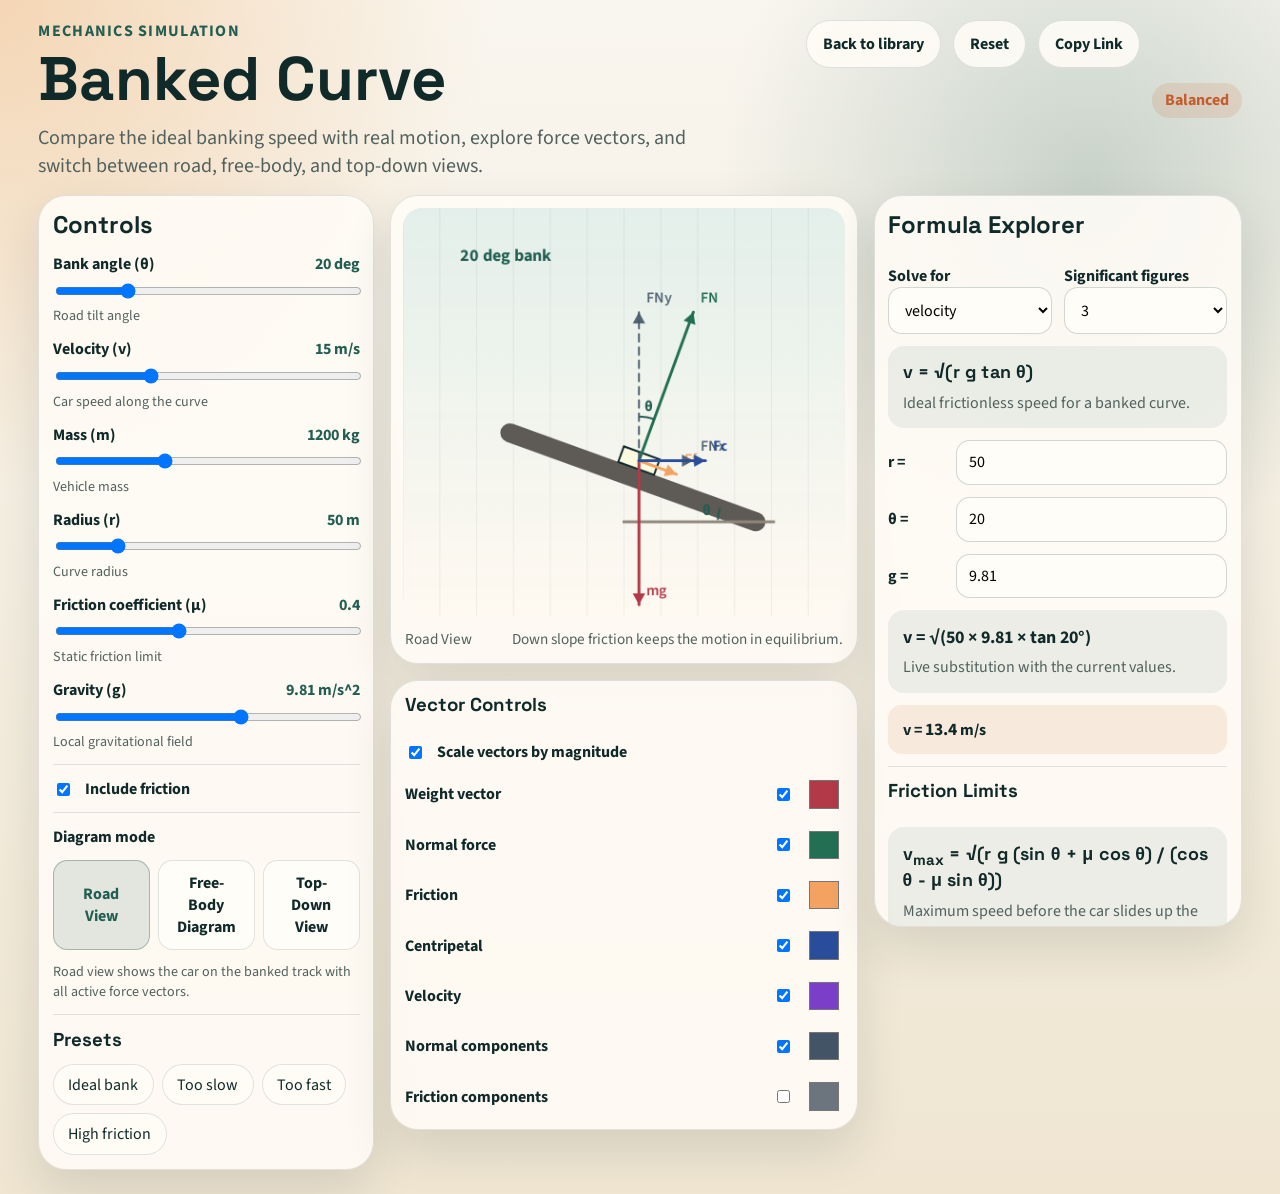
==== sims/banked-curve/index.html @ 351c8409 "push" ====
<!DOCTYPE html>
<html lang="en">
<head>
  <meta charset="UTF-8">
  <meta name="viewport" content="width=device-width, initial-scale=1.0">
  <title>Banked Curve Simulation</title>
  <link rel="preconnect" href="https://fonts.googleapis.com">
  <link rel="preconnect" href="https://fonts.gstatic.com" crossorigin>
  <link href="https://fonts.googleapis.com/css2?family=Space+Grotesk:wght@400;500;700&family=Source+Sans+3:wght@400;600;700&display=swap" rel="stylesheet">
  <link rel="stylesheet" href="../../style.css">
</head>
<body class="sim-page">
  <main class="site-shell" id="sim-root">
    <header class="sim-header">
      <div>
        <p class="eyebrow">Mechanics Simulation</p>
        <h1>Banked Curve</h1>
        <p class="sim-subtitle">
          Compare the ideal banking speed with real motion, explore force vectors, and switch between road, free-body,
          and top-down views.
        </p>
      </div>
      <div class="sim-header-actions">
        <a class="ghost-link" href="../../index.html">Back to library</a>
        <button id="mobile-controls-toggle" class="mobile-toggle" type="button" aria-expanded="true">Toggle controls</button>
        <button id="reset-button" class="action-button" type="button">Reset</button>
        <button id="copy-link-button" class="action-button" type="button">Copy Link</button>
        <span id="status-pill" class="status-pill">Ready</span>
      </div>
    </header>

    <section class="sim-layout">
      <aside id="controls-panel" class="panel controls-panel">
        <div class="panel-inner stack">
          <div class="panel-section">
            <h2>Controls</h2>
            <div id="slider-controls" class="stack"></div>
          </div>

          <div class="panel-section stack">
            <div class="checkbox-row">
              <input id="friction-enabled" type="checkbox">
              <label for="friction-enabled" class="label-strong">Include friction</label>
            </div>
          </div>

          <div class="panel-section stack">
            <div class="label-strong">Diagram mode</div>
            <div id="diagram-mode-buttons" class="mode-button-row" role="group" aria-label="Diagram mode"></div>
            <input id="diagram-mode" type="hidden">
            <p class="hint" id="diagram-hint">Road view shows the car on the banked track.</p>
          </div>

          <div class="panel-section">
            <h3>Presets</h3>
            <div class="preset-grid">
              <button type="button" class="preset-button" data-preset="ideal">Ideal bank</button>
              <button type="button" class="preset-button" data-preset="slow">Too slow</button>
              <button type="button" class="preset-button" data-preset="fast">Too fast</button>
              <button type="button" class="preset-button" data-preset="friction">High friction</button>
            </div>
          </div>
        </div>
      </aside>

      <section class="canvas-column">
        <section class="panel canvas-panel">
          <div class="canvas-wrap" id="canvas-container">
            <canvas id="sim-canvas" aria-label="Banked curve simulation canvas"></canvas>
          </div>
          <div class="canvas-caption">
            <span id="mode-caption">Road View</span>
            <span id="physics-caption">Static friction balances the required centripetal motion.</span>
          </div>
        </section>

        <section class="panel vector-panel">
          <div class="panel-inner stack">
            <div class="panel-section stack">
              <h3>Vector Controls</h3>
              <div class="checkbox-row">
                <input id="vector-scale-toggle" type="checkbox">
                <label for="vector-scale-toggle" class="label-strong">Scale vectors by magnitude</label>
              </div>
              <div id="vector-controls" class="stack"></div>
            </div>
          </div>
        </section>
      </section>

      <aside class="panel formula-panel">
        <div class="panel-inner stack">
          <div class="panel-section stack">
            <h2>Formula Explorer</h2>
            <div class="formula-grid">
              <div class="formula-toolbar">
                <div>
                  <label class="label-strong" for="solve-for">Solve for</label>
                  <select id="solve-for"></select>
                </div>
                <div>
                  <label class="label-strong" for="sig-figs">Significant figures</label>
                  <select id="sig-figs">
                    <option value="2">2</option>
                    <option value="3" selected>3</option>
                    <option value="4">4</option>
                    <option value="5">5</option>
                  </select>
                </div>
              </div>
              <div class="formula-box">
                <p class="formula-main"><span class="formula-symbol" id="formula-symbolic">v = &radic;(r g tan &theta;)</span></p>
                <p class="formula-sub">Ideal frictionless speed for a banked curve.</p>
              </div>
              <div id="formula-inputs" class="stack"></div>
              <div class="formula-box">
                <p class="formula-main" id="formula-substitution"></p>
                <p class="formula-sub">Live substitution with the current values.</p>
              </div>
              <div class="formula-result" id="formula-result">Result updates the simulation sliders.</div>
            </div>
          </div>

          <div id="friction-formulas" class="panel-section stack">
            <h3>Friction Limits</h3>
            <div class="formula-box">
              <p class="formula-main"><span class="formula-symbol">v<sub>max</sub> = &radic;(r g (sin &theta; + &mu; cos &theta;) / (cos &theta; - &mu; sin &theta;))</span></p>
              <p class="formula-sub">Maximum speed before the car slides up the bank.</p>
            </div>
            <div class="formula-box">
              <p class="formula-main"><span class="formula-symbol">v<sub>min</sub> = &radic;(r g (sin &theta; - &mu; cos &theta;) / (cos &theta; + &mu; sin &theta;))</span></p>
              <p class="formula-sub">Minimum speed before the car slides down the bank.</p>
            </div>
          </div>

          <div id="prediction-panel" class="panel-section prediction-box">
            <strong>Prediction</strong>
            <span id="prediction-text">Which direction will friction act?</span>
          </div>

          <div class="panel-section">
            <h3>Data Readout</h3>
            <div class="metrics-grid" id="metrics-grid"></div>
          </div>
        </div>
      </aside>
    </section>
  </main>

  <script type="module" src="./sim.js"></script>
</body>
</html>
---- style.css ----
:root {
  --bg: #f6f1e7;
  --bg-accent: radial-gradient(circle at top left, rgba(234, 153, 68, 0.34), transparent 28%), radial-gradient(circle at 85% 15%, rgba(34, 94, 81, 0.22), transparent 25%), linear-gradient(180deg, #f9f6ef 0%, #efe5d1 100%);
  --panel: rgba(255, 252, 246, 0.88);
  --ink: #102a2a;
  --muted: #51615e;
  --line: rgba(16, 42, 42, 0.12);
  --accent: #c45d2d;
  --accent-2: #225e51;
  --shadow: 0 1.3rem 3rem rgba(26, 42, 42, 0.12);
  --radius-lg: 1.75rem;
  --radius-md: 1rem;
  --content-width: min(94vw, 88rem);
  --font-display: "Space Grotesk", sans-serif;
  --font-body: "Source Sans 3", sans-serif;
}

* {
  box-sizing: border-box;
}

html {
  font-size: 16px;
}

body {
  margin: 0;
  min-height: 100vh;
  color: var(--ink);
  background: var(--bg-accent);
  font-family: var(--font-body);
}

canvas {
  display: block;
  max-width: 100%;
}

button,
input,
select {
  font: inherit;
}

a {
  color: inherit;
}

.site-shell {
  width: var(--content-width);
  margin: 0 auto;
  padding: 4rem 0 5rem;
}

.hero {
  max-width: 44rem;
  padding: 1rem 0 2rem;
}

.eyebrow {
  margin: 0 0 0.5rem;
  color: var(--accent-2);
  font-weight: 700;
  letter-spacing: 0.08em;
  text-transform: uppercase;
}

.hero h1,
.sim-header h1 {
  margin: 0;
  font-family: var(--font-display);
  font-size: clamp(2.4rem, 4.8vw, 4.8rem);
  line-height: 0.95;
}

.hero-copy,
.sim-subtitle {
  max-width: 42rem;
  margin: 1rem 0 0;
  font-size: clamp(1rem, 1.6vw, 1.25rem);
  color: var(--muted);
}

.section-heading {
  margin-bottom: 1.5rem;
}

.section-heading h2 {
  margin-bottom: 0.35rem;
  font-family: var(--font-display);
  font-size: clamp(1.6rem, 2.4vw, 2.2rem);
}

.section-heading p {
  margin: 0;
  color: var(--muted);
}

.simulation-grid {
  display: grid;
  grid-template-columns: repeat(auto-fit, minmax(17rem, 1fr));
  gap: 1.25rem;
}

.sim-card {
  display: grid;
  gap: 0.9rem;
  min-height: 16rem;
  padding: 1.35rem;
  border: 1px solid var(--line);
  border-radius: var(--radius-lg);
  background: linear-gradient(180deg, rgba(255, 250, 240, 0.98), rgba(246, 235, 209, 0.92));
  box-shadow: var(--shadow);
  text-decoration: none;
  transition: transform 180ms ease, box-shadow 180ms ease;
}

.sim-card:hover,
.sim-card:focus-visible {
  transform: translateY(-0.2rem);
  box-shadow: 0 1.6rem 3.2rem rgba(26, 42, 42, 0.16);
}

.sim-card-tag {
  justify-self: start;
  padding: 0.35rem 0.65rem;
  border-radius: 999px;
  background: rgba(34, 94, 81, 0.12);
  color: var(--accent-2);
  font-weight: 700;
}

.sim-card h3 {
  margin: 0;
  font-family: var(--font-display);
  font-size: 1.45rem;
}

.sim-card p {
  margin: 0;
  color: var(--muted);
}

.sim-card-footer {
  align-self: end;
  color: var(--accent);
  font-weight: 700;
}

.sim-page .site-shell {
  padding-top: 1.25rem;
  padding-bottom: 1.5rem;
}

.sim-header {
  display: flex;
  flex-wrap: wrap;
  justify-content: space-between;
  gap: 1rem;
  margin-bottom: 0.9rem;
}

.sim-header-actions {
  display: flex;
  flex-wrap: wrap;
  gap: 0.75rem;
  align-items: flex-start;
}

.ghost-link,
.action-button,
.preset-button,
.mobile-toggle {
  border: 1px solid var(--line);
  border-radius: 999px;
  background: var(--panel);
  color: var(--ink);
  cursor: pointer;
  text-decoration: none;
  transition: background 160ms ease, border-color 160ms ease;
}

.ghost-link,
.action-button,
.mobile-toggle {
  padding: 0.75rem 1rem;
  font-weight: 700;
}

.preset-button {
  padding: 0.55rem 0.9rem;
}

.ghost-link:hover,
.ghost-link:focus-visible,
.action-button:hover,
.action-button:focus-visible,
.preset-button:hover,
.preset-button:focus-visible,
.mobile-toggle:hover,
.mobile-toggle:focus-visible {
  background: #fff;
  border-color: rgba(16, 42, 42, 0.25);
}

.mobile-toggle {
  display: none;
}

.status-pill {
  align-self: center;
  padding: 0.4rem 0.8rem;
  border-radius: 999px;
  background: rgba(196, 93, 45, 0.14);
  color: var(--accent);
  font-weight: 700;
}

.sim-layout {
  display: grid;
  grid-template-columns: minmax(18rem, 21rem) minmax(0, 1.5fr) minmax(19rem, 23rem);
  gap: 1rem;
  align-items: start;
  min-height: calc(100vh - 10.5rem);
}

.canvas-column {
  display: grid;
  gap: 1rem;
  min-width: 0;
}

.panel {
  border: 1px solid var(--line);
  border-radius: var(--radius-lg);
  background: var(--panel);
  box-shadow: var(--shadow);
}

.panel-inner {
  padding: 0.85rem;
}

.panel h2,
.panel h3 {
  margin: 0 0 0.8rem;
  font-family: var(--font-display);
}

.stack {
  display: grid;
  gap: 0.75rem;
}

.control-group {
  display: grid;
  gap: 0.35rem;
}

.control-header {
  display: flex;
  align-items: baseline;
  justify-content: space-between;
  gap: 1rem;
}

.control-header label,
.label-strong {
  font-weight: 700;
}

.control-value {
  color: var(--accent-2);
  font-weight: 700;
}

.slider-input {
  width: 100%;
}

.hint,
.small-copy {
  margin: 0;
  color: var(--muted);
  font-size: 0.88rem;
}

.checkbox-row,
.select-row,
.vector-row,
.formula-row,
.metric-row {
  display: flex;
  align-items: center;
  justify-content: space-between;
  gap: 0.75rem;
}

.checkbox-row {
  justify-content: flex-start;
}

.mode-button-row {
  display: grid;
  grid-template-columns: repeat(3, minmax(0, 1fr));
  gap: 0.5rem;
}

.mode-button {
  padding: 0.7rem 0.75rem;
  border: 1px solid var(--line);
  border-radius: 0.9rem;
  background: #fffdf7;
  color: var(--ink);
  cursor: pointer;
  font-weight: 700;
}

.mode-button.is-active {
  background: rgba(34, 94, 81, 0.12);
  border-color: rgba(34, 94, 81, 0.35);
  color: var(--accent-2);
}

.vector-row {
  display: grid;
  grid-template-columns: 1fr auto auto;
}

.vector-row input[type="color"] {
  width: 2.4rem;
  height: 2.4rem;
  border: 0;
  background: transparent;
}

.panel-section + .panel-section {
  padding-top: 0.8rem;
  border-top: 1px solid var(--line);
}

.preset-grid {
  display: flex;
  flex-wrap: wrap;
  gap: 0.5rem;
}

.canvas-panel {
  min-height: 0;
}

.vector-panel .panel-inner {
  padding-top: 0.75rem;
}

.canvas-wrap {
  position: relative;
  height: clamp(18rem, 48vh, 31rem);
  padding: 0.75rem;
}

#sim-canvas {
  width: 100%;
  height: 100%;
  border-radius: 1.2rem;
  background: linear-gradient(180deg, rgba(237, 242, 239, 0.92), rgba(255, 252, 246, 0.96));
}

.canvas-caption {
  display: flex;
  flex-wrap: wrap;
  justify-content: space-between;
  gap: 0.75rem;
  padding: 0 0.85rem 0.85rem;
  color: var(--muted);
  font-size: 0.95rem;
}

.formula-box {
  padding: 0.9rem;
  border-radius: var(--radius-md);
  background: rgba(34, 94, 81, 0.08);
}

.formula-main {
  margin: 0;
  font-size: 1.12rem;
  font-weight: 700;
}

.formula-symbol {
  font-family: "Space Grotesk", sans-serif;
  letter-spacing: 0.01em;
}

.formula-sub {
  margin: 0.4rem 0 0;
  color: var(--muted);
}

.formula-grid {
  display: grid;
  gap: 0.75rem;
}

.formula-toolbar {
  display: grid;
  grid-template-columns: repeat(2, minmax(0, 1fr));
  gap: 0.75rem;
}

.formula-grid input,
.formula-grid select,
.select-row select {
  width: 100%;
  padding: 0.65rem 0.75rem;
  border: 1px solid rgba(16, 42, 42, 0.18);
  border-radius: 0.85rem;
  background: #fffdf7;
}

.formula-result {
  padding: 0.75rem 0.9rem;
  border-radius: 0.85rem;
  background: rgba(196, 93, 45, 0.11);
  font-weight: 700;
}

.formula-result strong {
  font-size: 1.1em;
}

.formula-row {
  display: grid;
  grid-template-columns: 3.5rem 1fr;
  align-items: center;
}

.metrics-grid {
  display: grid;
  gap: 0.45rem;
}

.metric-row span:last-child {
  font-weight: 700;
}

.prediction-box {
  padding: 0.9rem;
  border-radius: var(--radius-md);
  background: rgba(196, 93, 45, 0.11);
}

.prediction-box strong {
  display: block;
  margin-bottom: 0.35rem;
}

.formula-panel {
  max-height: calc(100vh - 10.5rem);
  overflow: auto;
}

.is-hidden {
  display: none !important;
}

@media (max-width: 72rem) {
  .sim-layout {
    grid-template-columns: 1fr;
    min-height: auto;
  }

  .canvas-panel {
    order: 2;
  }

  .canvas-column {
    order: 2;
  }

  .panel.controls-panel {
    order: 1;
  }

  .panel.formula-panel {
    order: 3;
  }

  .formula-panel {
    max-height: none;
    overflow: visible;
  }

  .mode-button-row {
    grid-template-columns: 1fr;
  }
}

@media (max-width: 42rem) {
  .site-shell {
    padding-top: 2rem;
  }

  .mobile-toggle {
    display: inline-flex;
    align-items: center;
    justify-content: center;
  }

  .canvas-column {
    order: 1;
  }

  .panel.controls-panel {
    order: 2;
  }

  .panel.formula-panel {
    order: 3;
  }

  .sim-layout {
    display: flex;
    flex-direction: column;
  }

  .formula-toolbar {
    grid-template-columns: 1fr;
  }

  .controls-panel.is-collapsed .panel-inner {
    display: none;
  }

  .canvas-wrap {
    height: min(58vh, 26rem);
    padding: 0.75rem;
  }

  .sim-header-actions {
    width: 100%;
  }
}
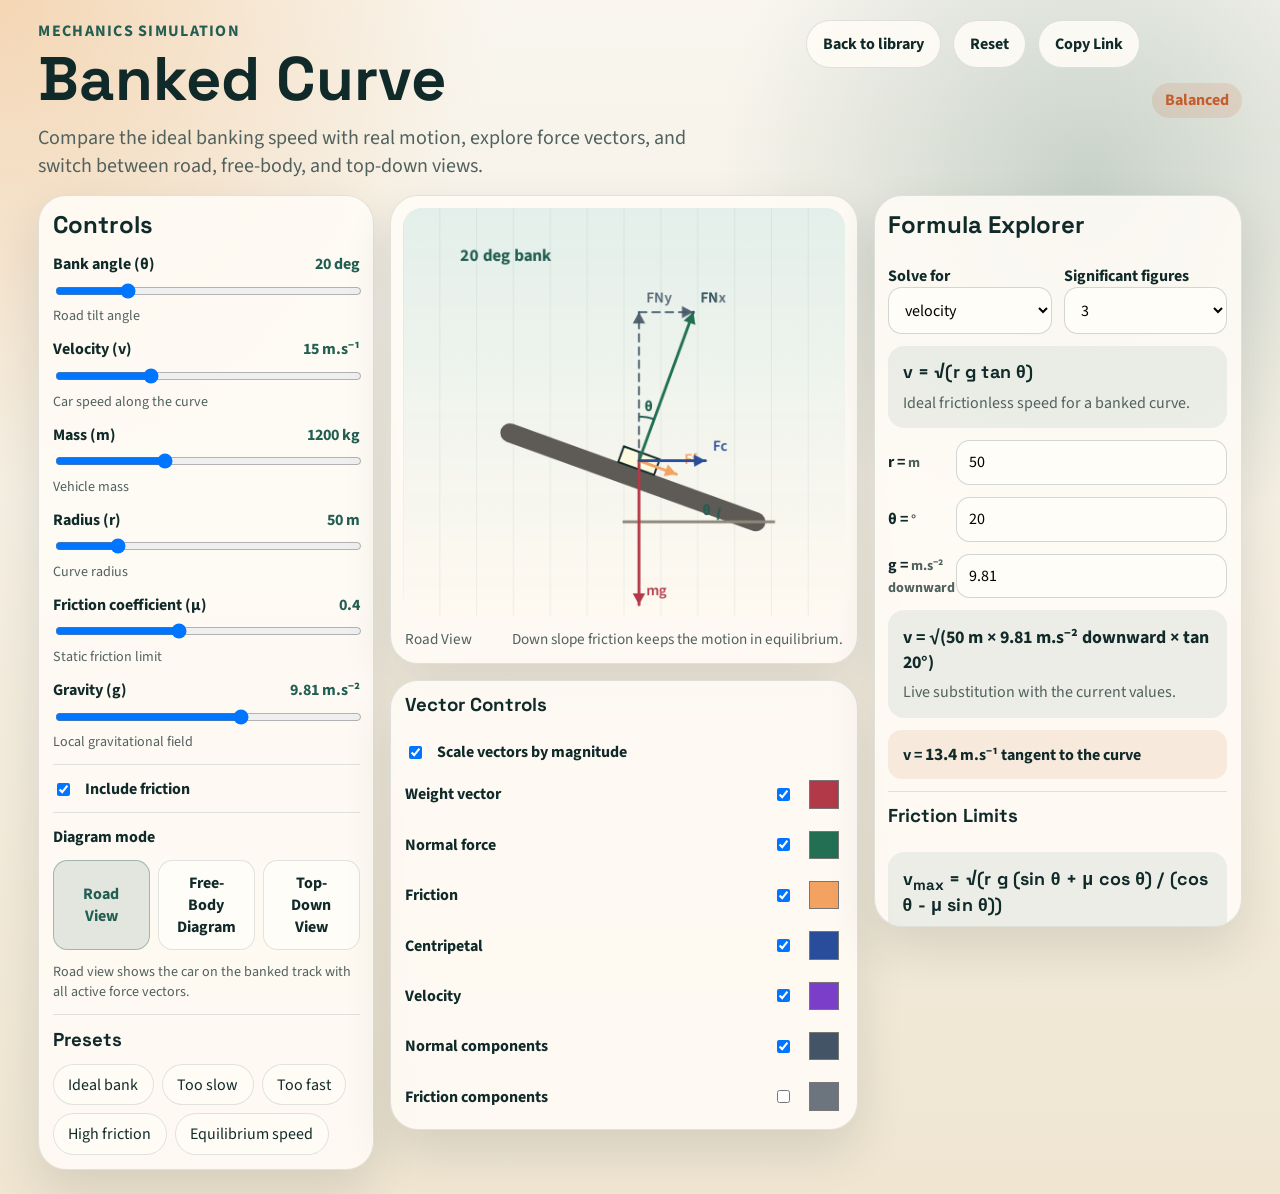
==== commit f8ff39b7: "push" ====
--- a/sims/banked-curve/index.html
+++ b/sims/banked-curve/index.html
@@ -58,6 +58,7 @@
               <button type="button" class="preset-button" data-preset="slow">Too slow</button>
               <button type="button" class="preset-button" data-preset="fast">Too fast</button>
               <button type="button" class="preset-button" data-preset="friction">High friction</button>
+              <button type="button" class="preset-button" data-preset="equilibrium">Equilibrium speed</button>
             </div>
           </div>
         </div>
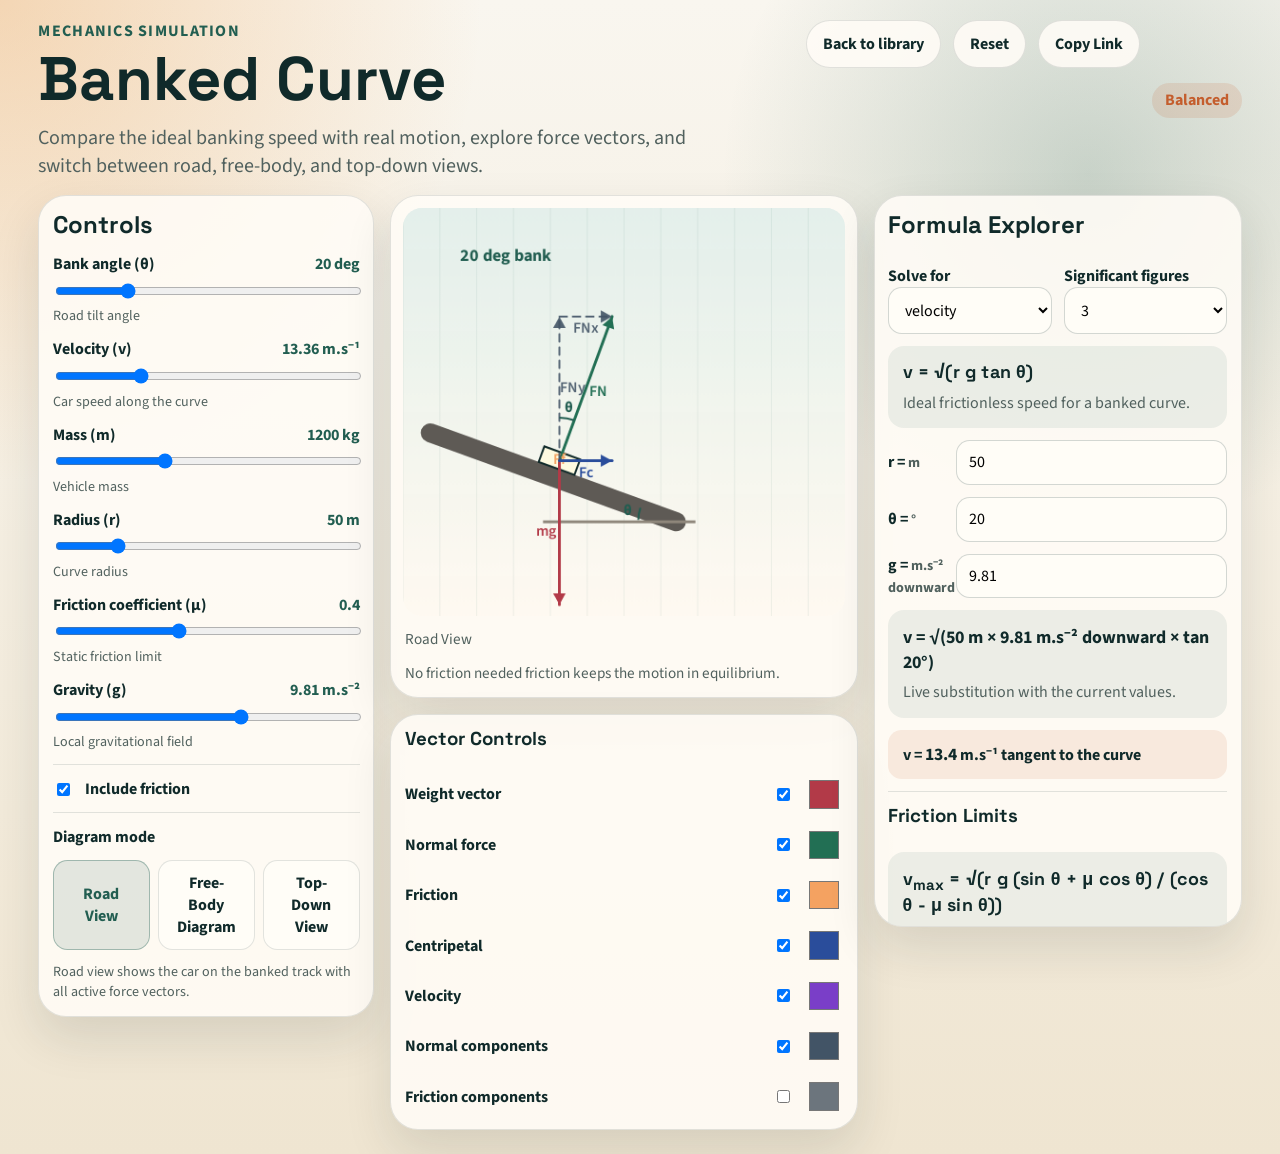
==== commit dee226bc: "push" ====
--- a/sims/banked-curve/index.html
+++ b/sims/banked-curve/index.html
@@ -50,17 +50,6 @@
             <input id="diagram-mode" type="hidden">
             <p class="hint" id="diagram-hint">Road view shows the car on the banked track.</p>
           </div>
-
-          <div class="panel-section">
-            <h3>Presets</h3>
-            <div class="preset-grid">
-              <button type="button" class="preset-button" data-preset="ideal">Ideal bank</button>
-              <button type="button" class="preset-button" data-preset="slow">Too slow</button>
-              <button type="button" class="preset-button" data-preset="fast">Too fast</button>
-              <button type="button" class="preset-button" data-preset="friction">High friction</button>
-              <button type="button" class="preset-button" data-preset="equilibrium">Equilibrium speed</button>
-            </div>
-          </div>
         </div>
       </aside>
 
@@ -79,10 +68,6 @@
           <div class="panel-inner stack">
             <div class="panel-section stack">
               <h3>Vector Controls</h3>
-              <div class="checkbox-row">
-                <input id="vector-scale-toggle" type="checkbox">
-                <label for="vector-scale-toggle" class="label-strong">Scale vectors by magnitude</label>
-              </div>
               <div id="vector-controls" class="stack"></div>
             </div>
           </div>
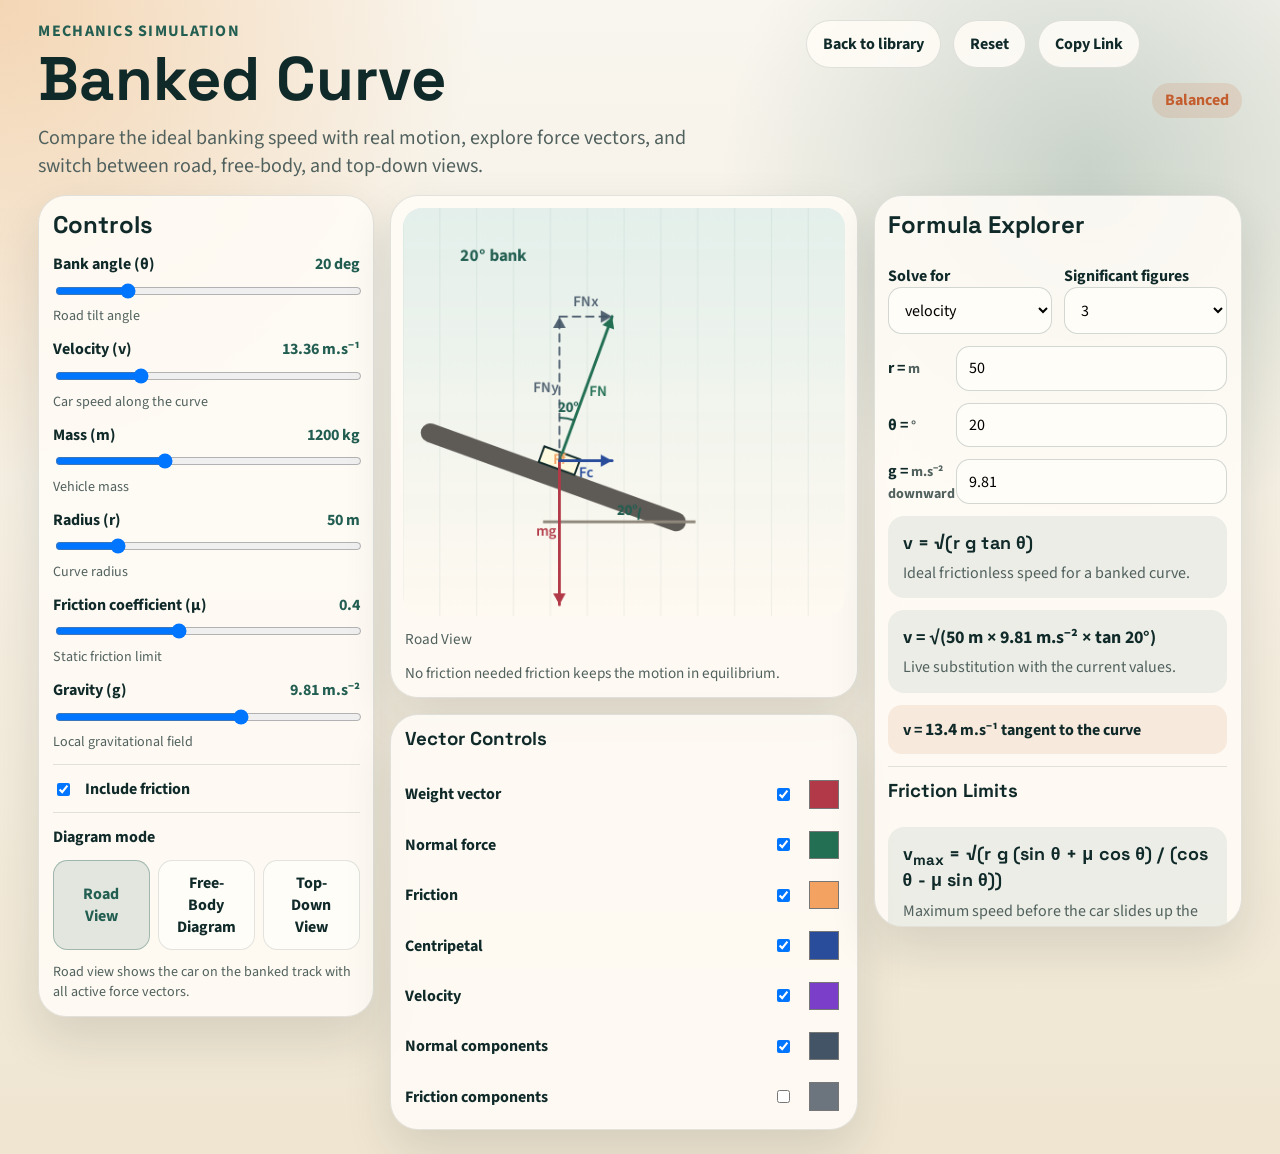
==== commit a5d0fe99: "push" ====
--- a/sims/banked-curve/index.html
+++ b/sims/banked-curve/index.html
@@ -94,11 +94,11 @@
                   </select>
                 </div>
               </div>
+              <div id="formula-inputs" class="stack"></div>
               <div class="formula-box">
                 <p class="formula-main"><span class="formula-symbol" id="formula-symbolic">v = &radic;(r g tan &theta;)</span></p>
                 <p class="formula-sub">Ideal frictionless speed for a banked curve.</p>
               </div>
-              <div id="formula-inputs" class="stack"></div>
               <div class="formula-box">
                 <p class="formula-main" id="formula-substitution"></p>
                 <p class="formula-sub">Live substitution with the current values.</p>
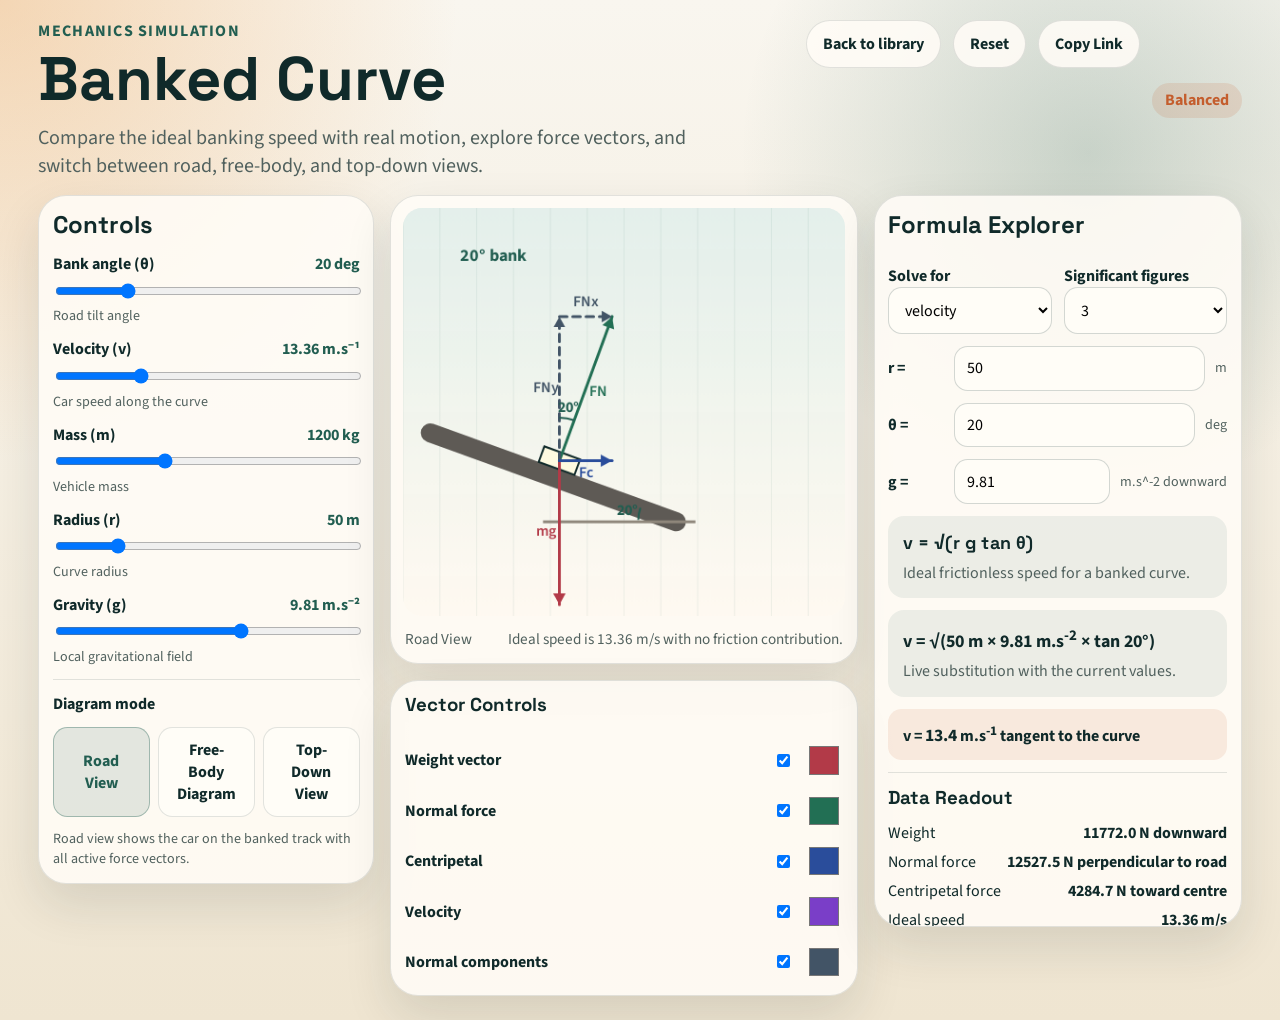
==== commit fc8ee71a: "no friction" ====
--- a/sims/banked-curve/index.html
+++ b/sims/banked-curve/index.html
@@ -35,13 +35,6 @@
           <div class="panel-section">
             <h2>Controls</h2>
             <div id="slider-controls" class="stack"></div>
-          </div>
-
-          <div class="panel-section stack">
-            <div class="checkbox-row">
-              <input id="friction-enabled" type="checkbox">
-              <label for="friction-enabled" class="label-strong">Include friction</label>
-            </div>
           </div>
 
           <div class="panel-section stack">
@@ -107,23 +100,6 @@
             </div>
           </div>
 
-          <div id="friction-formulas" class="panel-section stack">
-            <h3>Friction Limits</h3>
-            <div class="formula-box">
-              <p class="formula-main"><span class="formula-symbol">v<sub>max</sub> = &radic;(r g (sin &theta; + &mu; cos &theta;) / (cos &theta; - &mu; sin &theta;))</span></p>
-              <p class="formula-sub">Maximum speed before the car slides up the bank.</p>
-            </div>
-            <div class="formula-box">
-              <p class="formula-main"><span class="formula-symbol">v<sub>min</sub> = &radic;(r g (sin &theta; - &mu; cos &theta;) / (cos &theta; + &mu; sin &theta;))</span></p>
-              <p class="formula-sub">Minimum speed before the car slides down the bank.</p>
-            </div>
-          </div>
-
-          <div id="prediction-panel" class="panel-section prediction-box">
-            <strong>Prediction</strong>
-            <span id="prediction-text">Which direction will friction act?</span>
-          </div>
-
           <div class="panel-section">
             <h3>Data Readout</h3>
             <div class="metrics-grid" id="metrics-grid"></div>
--- a/style.css
+++ b/style.css
@@ -432,8 +432,13 @@
 
 .formula-row {
   display: grid;
-  grid-template-columns: 3.5rem 1fr;
+  grid-template-columns: 3.5rem minmax(0, 1fr) auto;
   align-items: center;
+  gap: 0.6rem;
+}
+
+.formula-unit {
+  white-space: nowrap;
 }
 
 .metrics-grid {
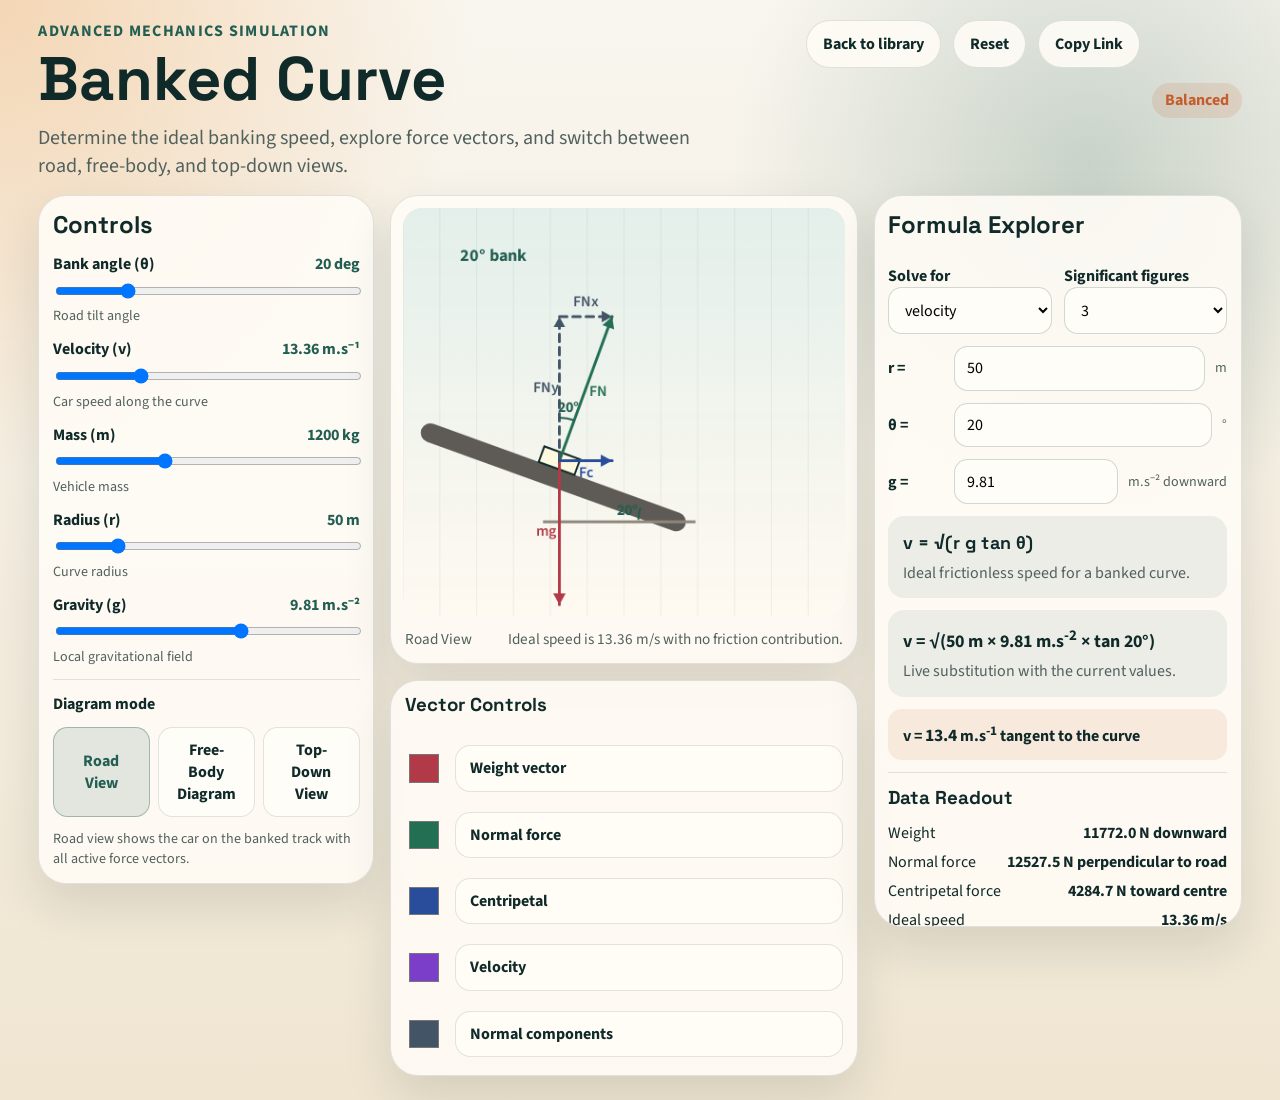
==== commit 9f579f48: "no friction" ====
--- a/sims/banked-curve/index.html
+++ b/sims/banked-curve/index.html
@@ -13,10 +13,10 @@
   <main class="site-shell" id="sim-root">
     <header class="sim-header">
       <div>
-        <p class="eyebrow">Mechanics Simulation</p>
+        <p class="eyebrow">Advanced Mechanics Simulation</p>
         <h1>Banked Curve</h1>
         <p class="sim-subtitle">
-          Compare the ideal banking speed with real motion, explore force vectors, and switch between road, free-body,
+          Determine the ideal banking speed, explore force vectors, and switch between road, free-body,
           and top-down views.
         </p>
       </div>
@@ -53,7 +53,7 @@
           </div>
           <div class="canvas-caption">
             <span id="mode-caption">Road View</span>
-            <span id="physics-caption">Static friction balances the required centripetal motion.</span>
+            <span id="physics-caption">Ideal speed is set by the bank angle with no friction contribution.</span>
           </div>
         </section>
 
@@ -104,6 +104,14 @@
             <h3>Data Readout</h3>
             <div class="metrics-grid" id="metrics-grid"></div>
           </div>
+
+          <div class="panel-section">
+            <h3>Derivations</h3>
+            <a class="derivation-launch" href="./derivation.html" target="_blank" rel="noopener">
+              <strong>Open step-by-step derivation</strong>
+              <span>Reveal the derivation of <span class="formula-symbol">v = &radic;(r g tan &theta;)</span> one line at a time.</span>
+            </a>
+          </div>
         </div>
       </aside>
     </section>
--- a/style.css
+++ b/style.css
@@ -324,7 +324,10 @@
 
 .vector-row {
   display: grid;
-  grid-template-columns: 1fr auto auto;
+  grid-template-columns: auto minmax(0, 1fr);
+  align-items: center;
+  gap: 0.7rem;
+  padding: 0.25rem 0;
 }
 
 .vector-row input[type="color"] {
@@ -332,6 +335,35 @@
   height: 2.4rem;
   border: 0;
   background: transparent;
+  cursor: pointer;
+}
+
+.vector-toggle {
+  width: 100%;
+  padding: 0.7rem 0.9rem;
+  border: 1px solid rgba(16, 42, 42, 0.12);
+  border-radius: 0.95rem;
+  background: rgba(255, 253, 247, 0.92);
+  color: var(--ink);
+  text-align: left;
+  cursor: pointer;
+  transition: background 160ms ease, border-color 160ms ease, color 160ms ease, opacity 160ms ease;
+}
+
+.vector-toggle:hover,
+.vector-toggle:focus-visible {
+  background: #fff;
+  border-color: rgba(34, 94, 81, 0.35);
+}
+
+.vector-row.is-off .vector-toggle {
+  color: rgba(16, 42, 42, 0.45);
+  background: rgba(81, 97, 94, 0.08);
+  border-color: rgba(16, 42, 42, 0.08);
+}
+
+.vector-row.is-off input[type="color"] {
+  opacity: 0.45;
 }
 
 .panel-section + .panel-section {
@@ -466,6 +498,109 @@
   overflow: auto;
 }
 
+.derivation-launch {
+  display: grid;
+  gap: 0.45rem;
+  padding: 1rem;
+  border: 1px solid rgba(34, 94, 81, 0.18);
+  border-radius: 1rem;
+  background: linear-gradient(180deg, rgba(255, 250, 240, 0.98), rgba(241, 247, 244, 0.96));
+  text-decoration: none;
+  transition: transform 160ms ease, border-color 160ms ease, box-shadow 160ms ease;
+}
+
+.derivation-launch:hover,
+.derivation-launch:focus-visible {
+  transform: translateY(-0.12rem);
+  border-color: rgba(34, 94, 81, 0.35);
+  box-shadow: 0 0.9rem 1.8rem rgba(26, 42, 42, 0.1);
+}
+
+.derivation-launch strong {
+  font-family: var(--font-display);
+  font-size: 1.1rem;
+}
+
+.derivation-launch span {
+  color: var(--muted);
+}
+
+.derivation-page .site-shell {
+  padding-top: 2rem;
+}
+
+.derivation-layout {
+  display: grid;
+  gap: 1rem;
+  max-width: 52rem;
+}
+
+.derivation-lead {
+  margin: 0;
+  color: var(--muted);
+  font-size: 1.05rem;
+}
+
+.derivation-step-list {
+  display: grid;
+  gap: 0.85rem;
+}
+
+.derivation-step {
+  padding: 1rem 1.1rem;
+  border: 1px solid rgba(34, 94, 81, 0.14);
+  border-radius: 1rem;
+  background: rgba(255, 253, 247, 0.95);
+}
+
+.derivation-step.is-hidden {
+  display: none;
+}
+
+.derivation-step-index {
+  display: inline-flex;
+  margin-bottom: 0.5rem;
+  padding: 0.2rem 0.55rem;
+  border-radius: 999px;
+  background: rgba(34, 94, 81, 0.1);
+  color: var(--accent-2);
+  font-size: 0.82rem;
+  font-weight: 700;
+  letter-spacing: 0.04em;
+  text-transform: uppercase;
+}
+
+.derivation-step p {
+  margin: 0;
+}
+
+.derivation-formula {
+  font-family: var(--font-display);
+  font-size: clamp(1.25rem, 2.8vw, 1.8rem);
+  line-height: 1.25;
+}
+
+.derivation-actions {
+  display: flex;
+  flex-wrap: wrap;
+  gap: 0.75rem;
+}
+
+.derivation-button {
+  padding: 0.95rem 1.3rem;
+  border: 1px solid rgba(34, 94, 81, 0.2);
+  border-radius: 999px;
+  background: rgba(34, 94, 81, 0.1);
+  color: var(--accent-2);
+  font-weight: 700;
+  cursor: pointer;
+}
+
+.derivation-button[disabled] {
+  opacity: 0.5;
+  cursor: default;
+}
+
 .is-hidden {
   display: none !important;
 }
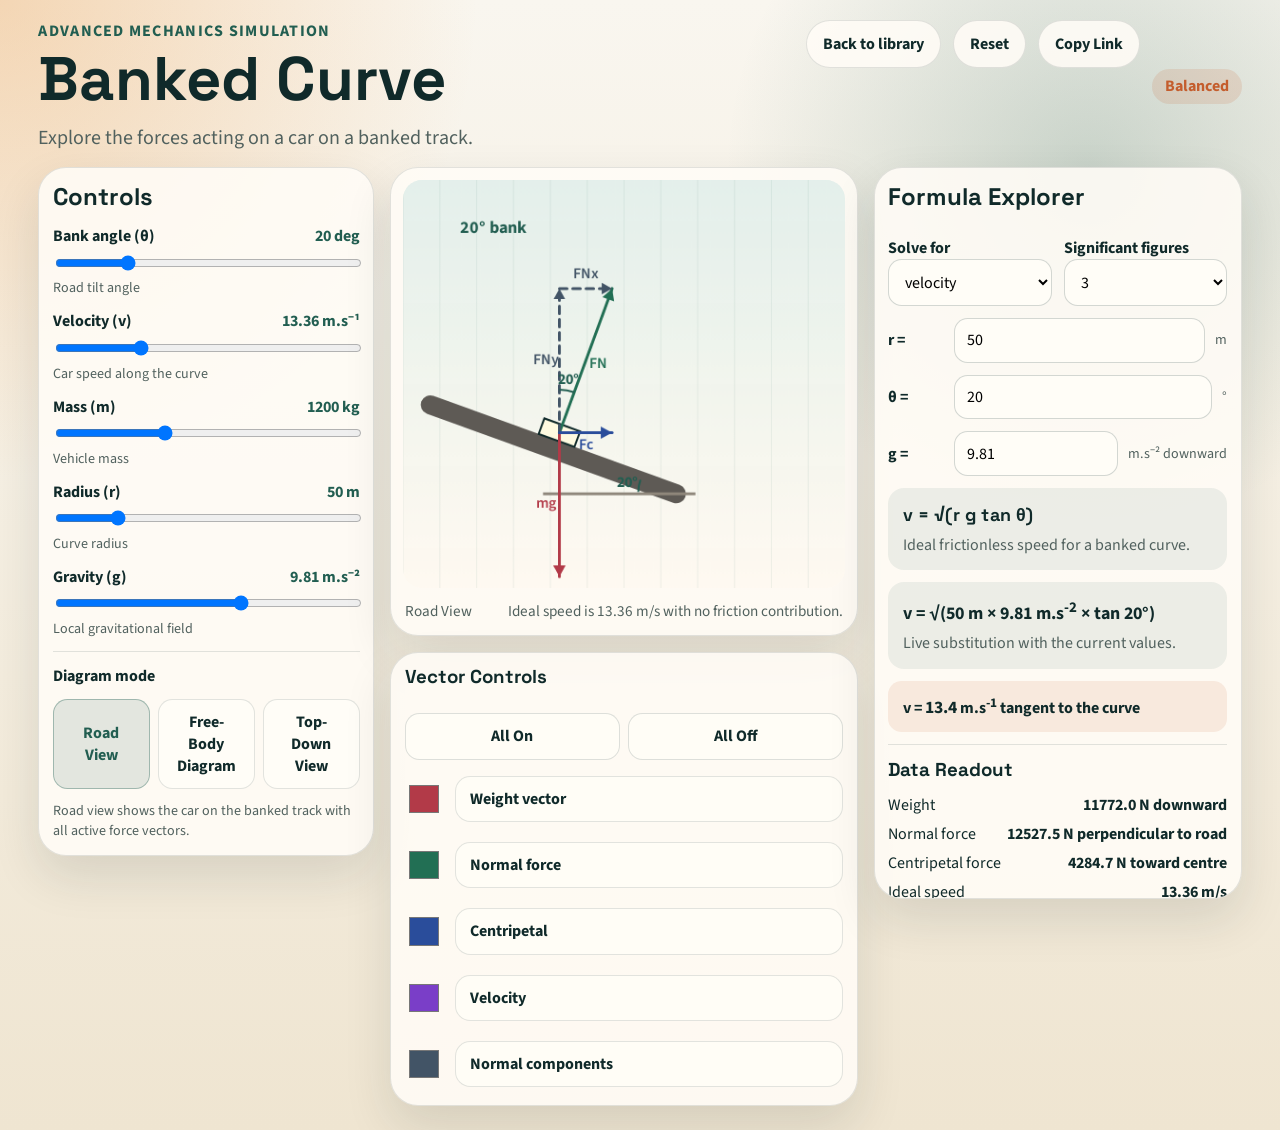
==== commit d4723b71: "update" ====
--- a/sims/banked-curve/index.html
+++ b/sims/banked-curve/index.html
@@ -16,8 +16,7 @@
         <p class="eyebrow">Advanced Mechanics Simulation</p>
         <h1>Banked Curve</h1>
         <p class="sim-subtitle">
-          Determine the ideal banking speed, explore force vectors, and switch between road, free-body,
-          and top-down views.
+          Explore the forces acting on a car on a banked track.
         </p>
       </div>
       <div class="sim-header-actions">
@@ -61,6 +60,10 @@
           <div class="panel-inner stack">
             <div class="panel-section stack">
               <h3>Vector Controls</h3>
+              <div class="vector-actions">
+                <button id="vectors-all-on" class="vector-action-button" type="button">All On</button>
+                <button id="vectors-all-off" class="vector-action-button" type="button">All Off</button>
+              </div>
               <div id="vector-controls" class="stack"></div>
             </div>
           </div>
--- a/style.css
+++ b/style.css
@@ -385,6 +385,29 @@
   padding-top: 0.75rem;
 }
 
+.vector-actions {
+  display: grid;
+  grid-template-columns: repeat(2, minmax(0, 1fr));
+  gap: 0.55rem;
+}
+
+.vector-action-button {
+  padding: 0.7rem 0.85rem;
+  border: 1px solid rgba(16, 42, 42, 0.14);
+  border-radius: 0.9rem;
+  background: rgba(255, 253, 247, 0.92);
+  color: var(--ink);
+  font-weight: 700;
+  cursor: pointer;
+  transition: background 160ms ease, border-color 160ms ease;
+}
+
+.vector-action-button:hover,
+.vector-action-button:focus-visible {
+  background: #fff;
+  border-color: rgba(34, 94, 81, 0.35);
+}
+
 .canvas-wrap {
   position: relative;
   height: clamp(18rem, 48vh, 31rem);
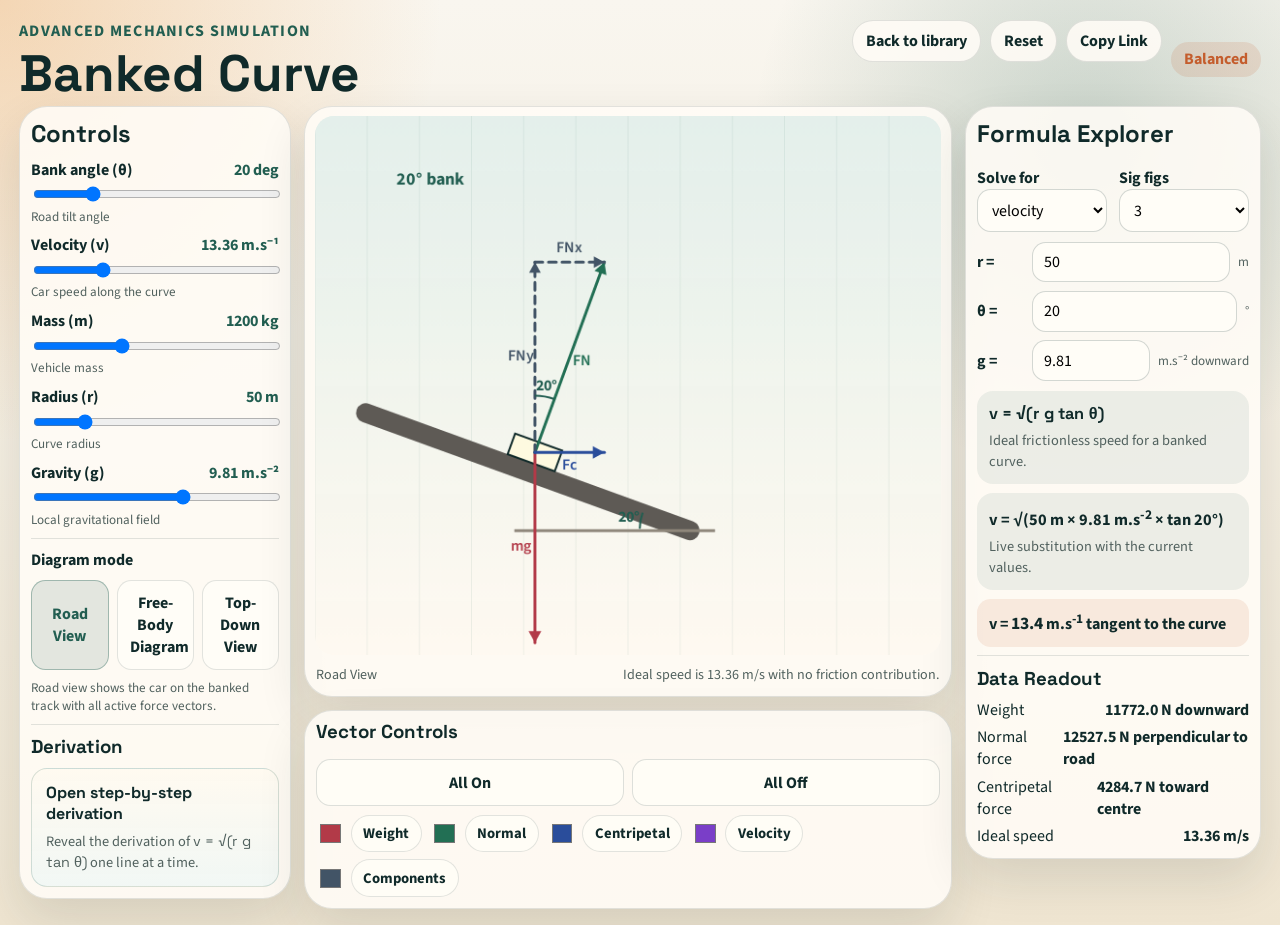
==== commit f65acbbc: "front remove" ====
--- a/sims/banked-curve/index.html
+++ b/sims/banked-curve/index.html
@@ -15,9 +15,6 @@
       <div>
         <p class="eyebrow">Advanced Mechanics Simulation</p>
         <h1>Banked Curve</h1>
-        <p class="sim-subtitle">
-          Explore the forces acting on a car on a banked track.
-        </p>
       </div>
       <div class="sim-header-actions">
         <a class="ghost-link" href="../../index.html">Back to library</a>
@@ -41,6 +38,14 @@
             <div id="diagram-mode-buttons" class="mode-button-row" role="group" aria-label="Diagram mode"></div>
             <input id="diagram-mode" type="hidden">
             <p class="hint" id="diagram-hint">Road view shows the car on the banked track.</p>
+          </div>
+
+          <div class="panel-section">
+            <h3>Derivation</h3>
+            <a class="derivation-launch" href="./derivation.html" target="_blank" rel="noopener">
+              <strong>Open step-by-step derivation</strong>
+              <span>Reveal the derivation of <span class="formula-symbol">v = &radic;(r g tan &theta;)</span> one line at a time.</span>
+            </a>
           </div>
         </div>
       </aside>
@@ -81,7 +86,7 @@
                   <select id="solve-for"></select>
                 </div>
                 <div>
-                  <label class="label-strong" for="sig-figs">Significant figures</label>
+                  <label class="label-strong" for="sig-figs">Sig figs</label>
                   <select id="sig-figs">
                     <option value="2">2</option>
                     <option value="3" selected>3</option>
@@ -107,14 +112,6 @@
             <h3>Data Readout</h3>
             <div class="metrics-grid" id="metrics-grid"></div>
           </div>
-
-          <div class="panel-section">
-            <h3>Derivations</h3>
-            <a class="derivation-launch" href="./derivation.html" target="_blank" rel="noopener">
-              <strong>Open step-by-step derivation</strong>
-              <span>Reveal the derivation of <span class="formula-symbol">v = &radic;(r g tan &theta;)</span> one line at a time.</span>
-            </a>
-          </div>
         </div>
       </aside>
     </section>
--- a/style.css
+++ b/style.css
@@ -148,8 +148,18 @@
 }
 
 .sim-page .site-shell {
+  width: min(97vw, 104rem);
   padding-top: 1.25rem;
-  padding-bottom: 1.5rem;
+  padding-bottom: 1rem;
+}
+
+.sim-page .sim-header h1 {
+  font-size: clamp(2.4rem, 4vw, 3.8rem);
+}
+
+.sim-page .sim-subtitle {
+  margin-top: 0.65rem;
+  font-size: clamp(0.96rem, 1.2vw, 1.1rem);
 }
 
 .sim-header {
@@ -165,6 +175,15 @@
   flex-wrap: wrap;
   gap: 0.75rem;
   align-items: flex-start;
+}
+
+.sim-page .sim-header {
+  margin-bottom: 0.45rem;
+  gap: 0.65rem;
+}
+
+.sim-page .sim-header-actions {
+  gap: 0.55rem;
 }
 
 .ghost-link,
@@ -187,6 +206,12 @@
   font-weight: 700;
 }
 
+.sim-page .ghost-link,
+.sim-page .action-button,
+.sim-page .mobile-toggle {
+  padding: 0.55rem 0.82rem;
+}
+
 .preset-button {
   padding: 0.55rem 0.9rem;
 }
@@ -224,10 +249,20 @@
   min-height: calc(100vh - 10.5rem);
 }
 
+.sim-page .sim-layout {
+  grid-template-columns: minmax(15rem, 17rem) minmax(0, 2.2fr) minmax(16rem, 18.5rem);
+  gap: 0.8rem;
+  min-height: calc(100vh - 8.5rem);
+}
+
 .canvas-column {
   display: grid;
   gap: 1rem;
   min-width: 0;
+}
+
+.sim-page .canvas-column {
+  gap: 0.8rem;
 }
 
 .panel {
@@ -241,20 +276,37 @@
   padding: 0.85rem;
 }
 
+.sim-page .panel-inner {
+  padding: 0.7rem;
+}
+
 .panel h2,
 .panel h3 {
   margin: 0 0 0.8rem;
   font-family: var(--font-display);
 }
 
+.sim-page .panel h2,
+.sim-page .panel h3 {
+  margin-bottom: 0.6rem;
+}
+
 .stack {
   display: grid;
   gap: 0.75rem;
 }
 
+.sim-page .stack {
+  gap: 0.55rem;
+}
+
 .control-group {
   display: grid;
   gap: 0.35rem;
+}
+
+.sim-page .control-group {
+  gap: 0.22rem;
 }
 
 .control-header {
@@ -283,6 +335,11 @@
   margin: 0;
   color: var(--muted);
   font-size: 0.88rem;
+}
+
+.sim-page .hint,
+.sim-page .small-copy {
+  font-size: 0.82rem;
 }
 
 .checkbox-row,
@@ -330,12 +387,29 @@
   padding: 0.25rem 0;
 }
 
+.sim-page #vector-controls {
+  display: flex;
+  flex-wrap: wrap;
+  gap: 0.45rem 0.55rem;
+}
+
+.sim-page .vector-row {
+  grid-template-columns: auto auto;
+  gap: 0.35rem;
+  padding: 0;
+}
+
 .vector-row input[type="color"] {
   width: 2.4rem;
   height: 2.4rem;
   border: 0;
   background: transparent;
   cursor: pointer;
+}
+
+.sim-page .vector-row input[type="color"] {
+  width: 1.8rem;
+  height: 1.8rem;
 }
 
 .vector-toggle {
@@ -350,6 +424,14 @@
   transition: background 160ms ease, border-color 160ms ease, color 160ms ease, opacity 160ms ease;
 }
 
+.sim-page .vector-toggle {
+  width: auto;
+  padding: 0.46rem 0.72rem;
+  border-radius: 999px;
+  font-size: 0.92rem;
+  white-space: nowrap;
+}
+
 .vector-toggle:hover,
 .vector-toggle:focus-visible {
   background: #fff;
@@ -371,6 +453,10 @@
   border-top: 1px solid var(--line);
 }
 
+.sim-page .panel-section + .panel-section {
+  padding-top: 0.65rem;
+}
+
 .preset-grid {
   display: flex;
   flex-wrap: wrap;
@@ -383,6 +469,14 @@
 
 .vector-panel .panel-inner {
   padding-top: 0.75rem;
+}
+
+.sim-page .vector-panel .panel-inner {
+  padding-top: 0.6rem;
+}
+
+.sim-page .vector-panel h3 {
+  margin-bottom: 0.45rem;
 }
 
 .vector-actions {
@@ -412,6 +506,11 @@
   position: relative;
   height: clamp(18rem, 48vh, 31rem);
   padding: 0.75rem;
+}
+
+.sim-page .canvas-wrap {
+  height: clamp(23rem, 62vh, 42rem);
+  padding: 0.6rem;
 }
 
 #sim-canvas {
@@ -431,18 +530,32 @@
   font-size: 0.95rem;
 }
 
+.sim-page .canvas-caption {
+  gap: 0.5rem;
+  padding: 0 0.7rem 0.7rem;
+  font-size: 0.88rem;
+}
+
 .formula-box {
   padding: 0.9rem;
   border-radius: var(--radius-md);
   background: rgba(34, 94, 81, 0.08);
 }
 
+.sim-page .formula-box {
+  padding: 0.72rem;
+}
+
 .formula-main {
   margin: 0;
   font-size: 1.12rem;
   font-weight: 700;
 }
 
+.sim-page .formula-main {
+  font-size: 1.02rem;
+}
+
 .formula-symbol {
   font-family: "Space Grotesk", sans-serif;
   letter-spacing: 0.01em;
@@ -453,9 +566,18 @@
   color: var(--muted);
 }
 
+.sim-page .formula-sub {
+  margin-top: 0.25rem;
+  font-size: 0.9rem;
+}
+
 .formula-grid {
   display: grid;
   gap: 0.75rem;
+}
+
+.sim-page .formula-grid {
+  gap: 0.6rem;
 }
 
 .formula-toolbar {
@@ -474,6 +596,12 @@
   background: #fffdf7;
 }
 
+.sim-page .formula-grid input,
+.sim-page .formula-grid select,
+.sim-page .select-row select {
+  padding: 0.52rem 0.65rem;
+}
+
 .formula-result {
   padding: 0.75rem 0.9rem;
   border-radius: 0.85rem;
@@ -481,6 +609,10 @@
   font-weight: 700;
 }
 
+.sim-page .formula-result {
+  padding: 0.62rem 0.78rem;
+}
+
 .formula-result strong {
   font-size: 1.1em;
 }
@@ -492,6 +624,11 @@
   gap: 0.6rem;
 }
 
+.sim-page .formula-row {
+  grid-template-columns: 3rem minmax(0, 1fr) auto;
+  gap: 0.45rem;
+}
+
 .formula-unit {
   white-space: nowrap;
 }
@@ -499,6 +636,10 @@
 .metrics-grid {
   display: grid;
   gap: 0.45rem;
+}
+
+.sim-page .metrics-grid {
+  gap: 0.32rem;
 }
 
 .metric-row span:last-child {
@@ -519,6 +660,10 @@
 .formula-panel {
   max-height: calc(100vh - 10.5rem);
   overflow: auto;
+}
+
+.sim-page .formula-panel {
+  max-height: calc(100vh - 8.5rem);
 }
 
 .derivation-launch {
@@ -532,6 +677,18 @@
   transition: transform 160ms ease, border-color 160ms ease, box-shadow 160ms ease;
 }
 
+.sim-page .derivation-launch {
+  padding: 0.82rem;
+}
+
+.sim-page .controls-panel .derivation-launch strong {
+  font-size: 1rem;
+}
+
+.sim-page .controls-panel .derivation-launch span {
+  font-size: 0.9rem;
+}
+
 .derivation-launch:hover,
 .derivation-launch:focus-visible {
   transform: translateY(-0.12rem);
@@ -555,7 +712,7 @@
 .derivation-layout {
   display: grid;
   gap: 1rem;
-  max-width: 52rem;
+  max-width: 88rem;
 }
 
 .derivation-lead {
@@ -570,7 +727,11 @@
 }
 
 .derivation-step {
-  padding: 1rem 1.1rem;
+  display: grid;
+  grid-template-columns: minmax(16rem, 0.9fr) minmax(28rem, 1.5fr);
+  align-items: start;
+  gap: 1.35rem;
+  padding: 1.15rem 1.2rem;
   border: 1px solid rgba(34, 94, 81, 0.14);
   border-radius: 1rem;
   background: rgba(255, 253, 247, 0.95);
@@ -597,10 +758,144 @@
   margin: 0;
 }
 
+.derivation-step-copy {
+  display: grid;
+  align-content: start;
+  gap: 0.5rem;
+}
+
 .derivation-formula {
   font-family: var(--font-display);
   font-size: clamp(1.25rem, 2.8vw, 1.8rem);
   line-height: 1.25;
+}
+
+.derivation-detail {
+  color: var(--muted);
+  font-size: 1.02rem;
+  line-height: 1.5;
+}
+
+.derivation-visual {
+  display: block;
+}
+
+.derivation-diagram-card {
+  padding: 0.35rem;
+  border-radius: 1.2rem;
+  background: rgba(255, 251, 244, 0.92);
+  border: 1px solid rgba(34, 94, 81, 0.12);
+}
+
+.derivation-canvas {
+  width: 100%;
+  height: auto;
+  aspect-ratio: 5 / 3;
+  display: block;
+  border-radius: 1.1rem;
+}
+
+.diagram-sky {
+  fill: rgba(227, 240, 234, 0.9);
+}
+
+.diagram-road {
+  fill: none;
+  stroke: rgba(34, 94, 81, 0.9);
+  stroke-width: 10;
+  stroke-linecap: round;
+}
+
+.diagram-car {
+  fill: rgba(196, 132, 63, 0.88);
+  stroke: rgba(94, 55, 21, 0.6);
+  stroke-width: 2;
+}
+
+.diagram-anchor {
+  fill: rgba(34, 94, 81, 1);
+}
+
+.diagram-force,
+.diagram-component-vertical,
+.diagram-component-horizontal,
+.diagram-weight,
+.diagram-radius,
+.diagram-divider,
+.diagram-cancel,
+.diagram-move-arrow {
+  fill: none;
+  stroke-linecap: round;
+  stroke-linejoin: round;
+}
+
+.diagram-force {
+  stroke: rgba(34, 94, 81, 0.95);
+  stroke-width: 4;
+}
+
+.diagram-component-vertical {
+  stroke: rgba(86, 116, 235, 0.95);
+  stroke-width: 4;
+}
+
+.diagram-component-horizontal {
+  stroke: rgba(205, 101, 49, 0.95);
+  stroke-width: 4;
+}
+
+.diagram-weight {
+  stroke: rgba(173, 61, 54, 0.95);
+  stroke-width: 4;
+}
+
+.diagram-radius {
+  stroke: rgba(196, 132, 63, 0.9);
+  stroke-width: 3;
+  stroke-dasharray: 7 8;
+}
+
+.diagram-card {
+  fill: rgba(241, 247, 244, 0.95);
+  stroke: rgba(34, 94, 81, 0.15);
+  stroke-width: 2;
+}
+
+.diagram-divider {
+  stroke: rgba(34, 94, 81, 0.58);
+  stroke-width: 2.5;
+}
+
+.diagram-cancel {
+  stroke: rgba(173, 61, 54, 0.82);
+  stroke-width: 3;
+}
+
+.diagram-move-arrow {
+  stroke: rgba(196, 132, 63, 0.9);
+  stroke-width: 3.5;
+}
+
+.diagram-label,
+.diagram-caption,
+.diagram-equation {
+  fill: var(--text);
+  font-family: var(--font-display);
+}
+
+.diagram-label {
+  font-size: 15px;
+  font-weight: 700;
+}
+
+.diagram-equation {
+  font-size: 20px;
+  font-weight: 700;
+}
+
+.diagram-caption {
+  font-size: 14px;
+  fill: var(--muted);
 }
 
 .derivation-actions {
@@ -658,6 +953,14 @@
   .mode-button-row {
     grid-template-columns: 1fr;
   }
+
+  .derivation-step {
+    grid-template-columns: 1fr;
+  }
+
+  .derivation-visual {
+    grid-template-columns: 1fr;
+  }
 }
 
 @media (max-width: 42rem) {
